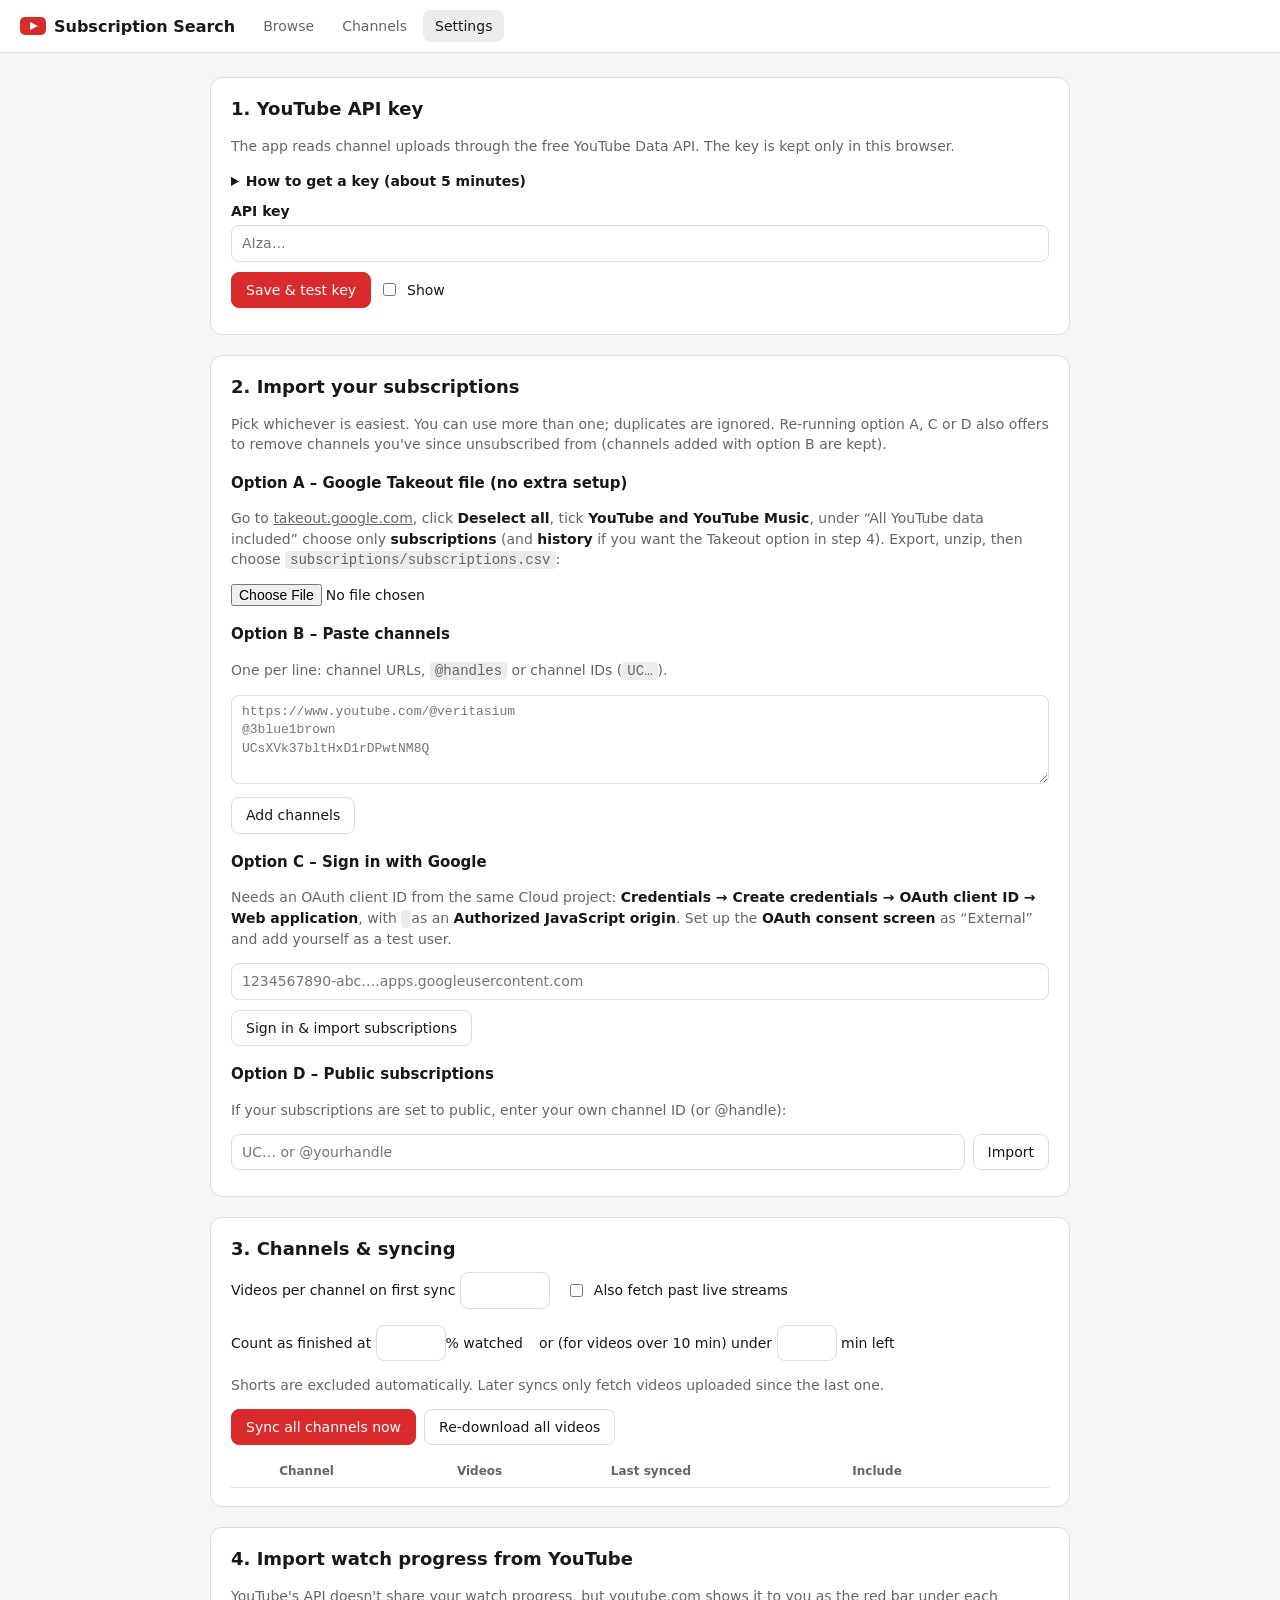
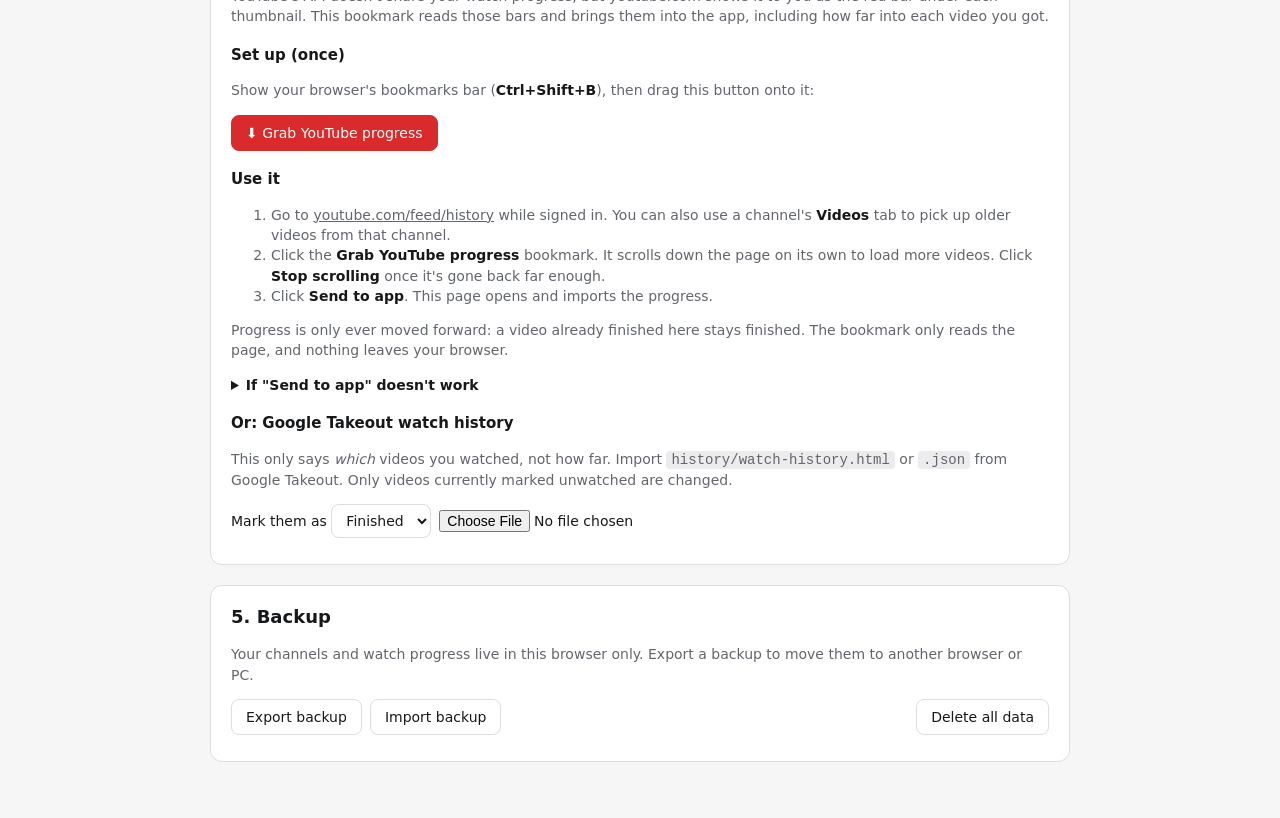
==== settings.html @ 5f5e7b53 "Offer to remove unsubscribed channels when re-importing subscriptions Importing subscriptions only e" ====
<!doctype html>
<html lang="en">
<head>
  <meta charset="utf-8">
  <meta name="viewport" content="width=device-width, initial-scale=1">
  <title>Settings – Subscription Search</title>
  <link rel="stylesheet" href="css/style.css">
</head>
<body>
  <header class="topbar">
    <a class="brand" href="index.html"><span class="logo"></span>Subscription Search</a>
    <nav>
      <a href="index.html">Browse</a>
      <a href="channels.html">Channels</a>
      <a href="settings.html" class="active">Settings</a>
    </nav>
  </header>

  <main class="page">
    <section class="panel">
      <h2>1. YouTube API key</h2>
      <p>The app reads channel uploads through the free YouTube Data API. The key is kept only in this browser.</p>
      <details>
        <summary>How to get a key (about 5 minutes)</summary>
        <ol>
          <li>Open <a href="https://console.cloud.google.com/projectcreate" target="_blank" rel="noopener">Google Cloud Console</a> and create a project (any name).</li>
          <li>Enable the <a href="https://console.cloud.google.com/apis/library/youtube.googleapis.com" target="_blank" rel="noopener">YouTube Data API v3</a> for that project.</li>
          <li>Go to <a href="https://console.cloud.google.com/apis/credentials" target="_blank" rel="noopener">Credentials</a> → <strong>Create credentials</strong> → <strong>API key</strong>.</li>
          <li>Recommended: edit the key → <strong>API restrictions</strong> → restrict it to <strong>YouTube Data API v3</strong>.</li>
          <li>Paste it below. The free quota (10,000 units a day) is plenty: a sync costs about 2–3 units per channel.</li>
        </ol>
      </details>
      <div class="field">
        <label for="apiKey"><strong>API key</strong></label>
        <input type="password" id="apiKey" placeholder="AIza…" autocomplete="off">
      </div>
      <div class="row">
        <button class="btn primary" id="saveKey">Save &amp; test key</button>
        <label class="check"><input type="checkbox" id="showKey"> Show</label>
      </div>
      <div class="msg" id="keyMsg"></div>
    </section>

    <section class="panel">
      <h2>2. Import your subscriptions</h2>
      <p>Pick whichever is easiest. You can use more than one; duplicates are ignored. Re-running option A, C or D also offers to remove channels you've since unsubscribed from (channels added with option B are kept).</p>

      <h3>Option A – Google Takeout file (no extra setup)</h3>
      <p>Go to <a href="https://takeout.google.com/" target="_blank" rel="noopener">takeout.google.com</a>, click <strong>Deselect all</strong>, tick <strong>YouTube and YouTube Music</strong>, under “All YouTube data included” choose only <strong>subscriptions</strong> (and <strong>history</strong> if you want the Takeout option in step 4). Export, unzip, then choose <code>subscriptions/subscriptions.csv</code>:</p>
      <input type="file" id="csvFile" accept=".csv,text/csv">

      <h3>Option B – Paste channels</h3>
      <p>One per line: channel URLs, <code>@handles</code> or channel IDs (<code>UC…</code>).</p>
      <textarea id="paste" rows="4" placeholder="https://www.youtube.com/@veritasium&#10;@3blue1brown&#10;UCsXVk37bltHxD1rDPwtNM8Q"></textarea>
      <div class="row" style="margin-top:8px"><button class="btn" id="pasteBtn">Add channels</button></div>

      <h3>Option C – Sign in with Google</h3>
      <p>Needs an OAuth client ID from the same Cloud project: <strong>Credentials → Create credentials → OAuth client ID → Web application</strong>, with <code id="originHint"></code> as an <strong>Authorized JavaScript origin</strong>. Set up the <strong>OAuth consent screen</strong> as “External” and add yourself as a test user.</p>
      <div class="field">
        <input type="text" id="clientId" placeholder="1234567890-abc….apps.googleusercontent.com">
      </div>
      <button class="btn" id="oauthBtn">Sign in &amp; import subscriptions</button>

      <h3>Option D – Public subscriptions</h3>
      <p>If your subscriptions are set to public, enter your own channel ID (or @handle):</p>
      <div class="row">
        <input type="text" id="myChannel" placeholder="UC… or @yourhandle" style="flex:1">
        <button class="btn" id="publicBtn">Import</button>
      </div>

      <div class="msg" id="importMsg"></div>
    </section>

    <section class="panel">
      <h2>3. Channels &amp; syncing</h2>
      <div class="row" style="flex-wrap:wrap; gap:16px; margin:10px 0">
        <label>Videos per channel on first sync <input type="number" id="maxPerChannel" min="10" max="5000" step="10" style="width:90px"></label>
        <label class="check"><input type="checkbox" id="includeLive"> Also fetch past live streams</label>
        <label>Count as finished at <input type="number" id="finishThreshold" min="50" max="100" style="width:70px">% watched</label>
        <label>or (for videos over 10 min) under <input type="number" id="finishRemaining" min="0" max="60" style="width:60px"> min left</label>
      </div>
      <p>Shorts are excluded automatically. Later syncs only fetch videos uploaded since the last one.</p>
      <div class="row" style="margin:12px 0">
        <button class="btn primary" id="syncAllBtn">Sync all channels now</button>
        <button class="btn" id="refetchBtn" title="Delete stored videos (keeps watch progress) and download again">Re-download all videos</button>
      </div>
      <div class="msg" id="syncMsg"></div>
      <table>
        <thead><tr><th></th><th>Channel</th><th>Videos</th><th>Last synced</th><th>Include</th><th></th></tr></thead>
        <tbody id="channelRows"></tbody>
      </table>
    </section>

    <section class="panel" id="progressPanel">
      <h2>4. Import watch progress from YouTube</h2>
      <p>YouTube's API doesn't share your watch progress, but youtube.com shows it to you as the red bar under each thumbnail. This bookmark reads those bars and brings them into the app, including how far into each video you got.</p>

      <h3>Set up (once)</h3>
      <p>Show your browser's bookmarks bar (<strong>Ctrl+Shift+B</strong>), then drag this button onto it:</p>
      <p><a class="btn primary" id="bookmarklet" href="#" title="Drag me to your bookmarks bar">⬇ Grab YouTube progress</a></p>

      <h3>Use it</h3>
      <ol>
        <li>Go to <a href="https://www.youtube.com/feed/history" target="_blank" rel="noopener">youtube.com/feed/history</a> while signed in. You can also use a channel's <strong>Videos</strong> tab to pick up older videos from that channel.</li>
        <li>Click the <strong>Grab YouTube progress</strong> bookmark. It scrolls down the page on its own to load more videos. Click <strong>Stop scrolling</strong> once it's gone back far enough.</li>
        <li>Click <strong>Send to app</strong>. This page opens and imports the progress.</li>
      </ol>
      <p>Progress is only ever moved forward: a video already finished here stays finished. The bookmark only reads the page, and nothing leaves your browser.</p>
      <details>
        <summary>If "Send to app" doesn't work</summary>
        <p>Click <strong>Copy</strong> in the bookmark's box instead, then paste here:</p>
        <textarea id="progressPaste" rows="3" placeholder='{"v":1,"items":[…]}'></textarea>
        <div class="row" style="margin-top:8px"><button class="btn" id="progressPasteBtn">Import pasted progress</button></div>
      </details>
      <div class="msg" id="progressMsg"></div>

      <h3>Or: Google Takeout watch history</h3>
      <p>This only says <em>which</em> videos you watched, not how far. Import <code>history/watch-history.html</code> or <code>.json</code> from Google Takeout. Only videos currently marked unwatched are changed.</p>
      <div class="row">
        <label>Mark them as
          <select id="historyStatus">
            <option value="finished">Finished</option>
            <option value="started">Started</option>
          </select>
        </label>
        <input type="file" id="historyFile" accept=".json,.html,application/json,text/html">
      </div>
      <div class="msg" id="historyMsg"></div>
    </section>

    <section class="panel">
      <h2>5. Backup</h2>
      <p>Your channels and watch progress live in this browser only. Export a backup to move them to another browser or PC.</p>
      <div class="row" style="flex-wrap:wrap">
        <button class="btn" id="exportBtn">Export backup</button>
        <label class="btn">Import backup <input type="file" id="importFile" accept=".json" hidden></label>
        <span style="flex:1"></span>
        <button class="btn" id="wipeBtn">Delete all data</button>
      </div>
      <div class="msg" id="backupMsg"></div>
    </section>
  </main>

  <script type="module" src="js/settings.js"></script>
</body>
</html>
---- css/style.css ----
:root {
  --bg: #f6f6f7;
  --panel: #ffffff;
  --text: #17181a;
  --muted: #62656b;
  --border: #dcdde0;
  --accent: #d92b2b;
  --accent-text: #ffffff;
  --started: #e3a008;
  --finished: #1f9d55;
  --chip: #ececee;
  --yt-track: #909090;
  --link: #065fd4;
  --shadow: 0 1px 2px rgba(0, 0, 0, 0.06);
  color-scheme: light;
}
@media (prefers-color-scheme: dark) {
  :root {
    --bg: #0f0f10;
    --panel: #1b1b1d;
    --text: #ececee;
    --muted: #9a9ca2;
    --border: #2f3034;
    --accent: #ff4e45;
    --chip: #2a2b2e;
    --yt-track: #717171;
    --link: #3ea6ff;
    --shadow: none;
    color-scheme: dark;
  }
}

* { box-sizing: border-box; }
[hidden] { display: none !important; }
body {
  margin: 0;
  background: var(--bg);
  color: var(--text);
  font: 14px/1.45 system-ui, -apple-system, "Segoe UI", Roboto, sans-serif;
}
a { color: inherit; }
button, input, select {
  font: inherit;
  color: inherit;
}

/* Header */
.topbar {
  position: sticky; top: 0; z-index: 10;
  display: flex; align-items: center; gap: 16px;
  padding: 10px 20px;
  background: var(--panel);
  border-bottom: 1px solid var(--border);
}
.brand { font-weight: 700; font-size: 16px; text-decoration: none; display: flex; align-items: center; gap: 8px; }
.brand .logo { width: 26px; height: 18px; border-radius: 5px; background: var(--accent); position: relative; }
.brand .logo::after {
  content: ""; position: absolute; left: 10px; top: 4.5px;
  border-left: 8px solid #fff; border-top: 4.5px solid transparent; border-bottom: 4.5px solid transparent;
}
.topbar nav { display: flex; gap: 4px; }
.topbar nav a { text-decoration: none; padding: 6px 12px; border-radius: 8px; color: var(--muted); }
.topbar nav a.active, .topbar nav a:hover { background: var(--chip); color: var(--text); }
.topbar .spacer { flex: 1; }
.sync-status { color: var(--muted); font-size: 13px; }
.app-version { margin-left: auto; color: var(--muted); font-size: 12px; white-space: nowrap; font-variant-numeric: tabular-nums; }

/* Buttons & inputs */
.btn {
  border: 1px solid var(--border); background: var(--panel);
  padding: 7px 14px; border-radius: 8px; cursor: pointer; text-decoration: none; display: inline-block;
}
.btn:hover { background: var(--chip); }
.btn.primary { background: var(--accent); color: var(--accent-text); border-color: var(--accent); }
.btn.primary:hover { filter: brightness(1.08); }
.btn:disabled { opacity: 0.55; cursor: default; }
.btn.small { padding: 3px 9px; font-size: 12px; }
input[type=text], input[type=search], input[type=number], input[type=password], select, textarea {
  background: var(--panel); border: 1px solid var(--border); border-radius: 8px; padding: 7px 10px;
}
textarea { width: 100%; font: 13px/1.4 ui-monospace, Consolas, monospace; color: var(--text); }

/* Browse layout */
.layout { display: grid; grid-template-columns: 260px 1fr; gap: 20px; padding: 20px; max-width: 1800px; margin: 0 auto; }
.filters {
  position: sticky; top: 72px; align-self: start;
  background: var(--panel); border: 1px solid var(--border); border-radius: 12px; padding: 16px;
  display: flex; flex-direction: column; gap: 16px;
  max-height: calc(100vh - 92px); overflow: auto;
}
.filters h3 { margin: 0 0 6px; font-size: 12px; text-transform: uppercase; letter-spacing: 0.05em; color: var(--muted); }
.filters input[type=search], .filters select { width: 100%; }
.row { display: flex; gap: 8px; align-items: center; }
.row input[type=number] { width: 100%; }
.chips { display: flex; flex-wrap: wrap; gap: 6px; }
.chip { display: inline-flex; align-items: center; gap: 6px; padding: 4px 10px; border-radius: 999px; background: var(--chip); cursor: pointer; user-select: none; border: 1px solid transparent; }
.chip input { display: none; }
.chip:has(input:checked) { background: var(--text); color: var(--bg); }
.check { display: flex; gap: 8px; align-items: center; cursor: pointer; }
.dot { width: 8px; height: 8px; border-radius: 50%; display: inline-block; }
.dot.unwatched { background: var(--muted); }
.dot.started { background: var(--started); }
.dot.finished { background: var(--finished); }

.results-head { display: flex; align-items: center; gap: 12px; margin-bottom: 14px; flex-wrap: wrap; }
.results-head .count { color: var(--muted); }
/* The channel banner (with its Sync / Show all buttons) and the count/sort row
   stay pinned under the top bar while scrolling through the videos. */
@media (min-width: 801px) {
  .results-top { position: sticky; top: var(--topbar-h, 57px); z-index: 5; background: var(--bg); margin-top: -20px; padding: 20px 0 14px; }
  .results-top .results-head { margin-bottom: 0; }
}
.grid { display: grid; grid-template-columns: repeat(auto-fill, minmax(260px, 1fr)); gap: 18px; }

/* Video card */
.card { background: var(--panel); border: 1px solid var(--border); border-radius: 12px; overflow: hidden; box-shadow: var(--shadow); display: flex; flex-direction: column; }
.thumb { position: relative; display: block; aspect-ratio: 16 / 9; background: var(--chip); }
.thumb img { width: 100%; height: 100%; object-fit: cover; display: block; }
.card.finished .thumb img { opacity: 0.35; filter: grayscale(0.8); }
/* Fade the rest of a watched card too, but restore it on hover so it's still easy to read and act on. */
.card.finished .body { opacity: 0.55; transition: opacity 0.15s; }
.card.finished:hover .body { opacity: 1; }
.badge { position: absolute; right: 6px; bottom: 8px; background: rgba(0, 0, 0, 0.6); color: #fff; font-size: 12px; font-weight: 600; padding: 1px 4px; border-radius: 4px; }
.badge.left { left: 6px; right: auto; top: 6px; bottom: auto; }
.badge.finished { background: var(--finished); }
.badge.started { background: var(--started); color: #111; }
/* Bottom row of the thumbnail, matching youtube.com: a rounded progress bar
   that runs up to the duration badge. */
.thumb-bottom { position: absolute; left: 0; right: 0; bottom: 0; display: flex; align-items: flex-end; justify-content: flex-end; }
.thumb-bottom .badge { position: static; margin: 0 8px 8px 0; }
.bar { flex: 1; height: 4px; margin: 0 4px 12px 8px; border-radius: 2px; background: var(--yt-track); overflow: hidden; display: flex; }
.bar > div { background: linear-gradient(90deg, #f03 80%, #ff2791); }
.card .body { padding: 10px 12px 12px; display: flex; flex-direction: column; gap: 4px; flex: 1; }
.card .title { font-weight: 600; text-decoration: none; display: -webkit-box; -webkit-line-clamp: 2; -webkit-box-orient: vertical; overflow: hidden; }
.card .title:hover { text-decoration: underline; }
.card .meta { color: var(--muted); font-size: 13px; }
.card .meta a { text-decoration: none; }
.card .meta a:hover { text-decoration: underline; }
.card .actions { display: flex; gap: 6px; margin-top: auto; padding-top: 8px; flex-wrap: wrap; }

.empty { padding: 60px 20px; text-align: center; color: var(--muted); background: var(--panel); border: 1px dashed var(--border); border-radius: 12px; }
.more { display: flex; justify-content: center; margin: 24px 0; }

/* Settings */
.page { max-width: 900px; margin: 0 auto; padding: 24px 20px 60px; display: flex; flex-direction: column; gap: 20px; }
.panel { background: var(--panel); border: 1px solid var(--border); border-radius: 12px; padding: 18px 20px; }
.panel h2 { margin: 0 0 4px; font-size: 18px; }
.panel h3 { margin: 18px 0 6px; font-size: 15px; }
.panel p, .panel li { color: var(--muted); }
.panel p strong, .panel li strong { color: var(--text); }
.field { display: flex; flex-direction: column; gap: 4px; margin: 10px 0; }
.field input[type=text], .field input[type=password] { width: 100%; }
.msg { margin-top: 8px; font-size: 13px; white-space: pre-wrap; }
.msg.ok { color: var(--finished); }
.msg.err { color: var(--accent); }
details summary { cursor: pointer; font-weight: 600; }
table { width: 100%; border-collapse: collapse; }
td, th { padding: 6px 8px; border-bottom: 1px solid var(--border); text-align: left; vertical-align: middle; }
th { font-size: 12px; color: var(--muted); font-weight: 600; }
td img { width: 28px; height: 28px; border-radius: 50%; vertical-align: middle; }
code { background: var(--chip); padding: 1px 5px; border-radius: 4px; }

/* Watch */
.watch { max-width: 1200px; margin: 0 auto; padding: 20px; }
.player-wrap { position: relative; aspect-ratio: 16 / 9; background: #000; border-radius: 12px; overflow: hidden; }
.player-wrap > div, .player-wrap iframe { position: absolute; inset: 0; width: 100%; height: 100%; }
.watch h1 { font-size: 20px; margin: 14px 0 4px; }
.watch .meta { color: var(--muted); }
.watch .actions { display: flex; gap: 8px; margin: 12px 0; flex-wrap: wrap; align-items: center; }
.watch .desc { white-space: pre-wrap; overflow-wrap: anywhere; color: var(--muted); background: var(--panel); border: 1px solid var(--border); border-radius: 12px; padding: 12px 14px; }
.watch .desc a { color: var(--link); }

@media (max-width: 800px) {
  .layout { grid-template-columns: 1fr; padding: 12px; }
  .filters { position: static; max-height: none; }
  .topbar { padding: 10px 12px; gap: 10px; flex-wrap: wrap; }
}

/* Channels page */
.channels-page { max-width: 760px; gap: 12px; }
.channels-head { display: flex; gap: 12px; align-items: center; }
.channels-head input { flex: 1; font-size: 15px; padding: 9px 12px; }
.channels-head .count { color: var(--muted); white-space: nowrap; }
.letters {
  position: sticky; top: 57px; z-index: 5;
  display: flex; flex-wrap: wrap; gap: 2px; padding: 6px 0;
  background: var(--bg);
}
.letters a, .letters span { min-width: 24px; text-align: center; padding: 2px 4px; border-radius: 6px; font-weight: 600; text-decoration: none; }
.letters a:hover { background: var(--chip); }
.letters span { color: var(--border); }
.letter-group h2 { margin: 14px 0 6px; font-size: 14px; color: var(--muted); scroll-margin-top: 110px; }
.channel-list { list-style: none; margin: 0; padding: 0; background: var(--panel); border: 1px solid var(--border); border-radius: 12px; overflow: hidden; }
.channel-list li + li { border-top: 1px solid var(--border); }
.channel-row { display: flex; align-items: center; gap: 12px; padding: 10px 14px; text-decoration: none; }
.channel-row:hover { background: var(--chip); }
.channel-row img, .channel-row .avatar { width: 40px; height: 40px; border-radius: 50%; flex: none; background: var(--chip); }
.channel-text { display: flex; flex-direction: column; flex: 1; min-width: 0; }
.channel-text .meta, .channel-row > .meta { color: var(--muted); font-size: 13px; }
.chev { color: var(--muted); font-size: 22px; }

/* Single-channel view on the Browse page */
.channel-banner { display: flex; align-items: center; gap: 14px; flex-wrap: wrap; margin-bottom: 16px; padding: 14px 16px; background: var(--panel); border: 1px solid var(--border); border-radius: 12px; }
.channel-banner img { width: 56px; height: 56px; border-radius: 50%; }
.channel-banner h1 { margin: 0; font-size: 20px; }
.channel-banner .meta { color: var(--muted); font-size: 13px; }
.channel-banner .grow { flex: 1; min-width: 200px; }
.channel-banner .actions { display: flex; gap: 8px; flex-wrap: wrap; }
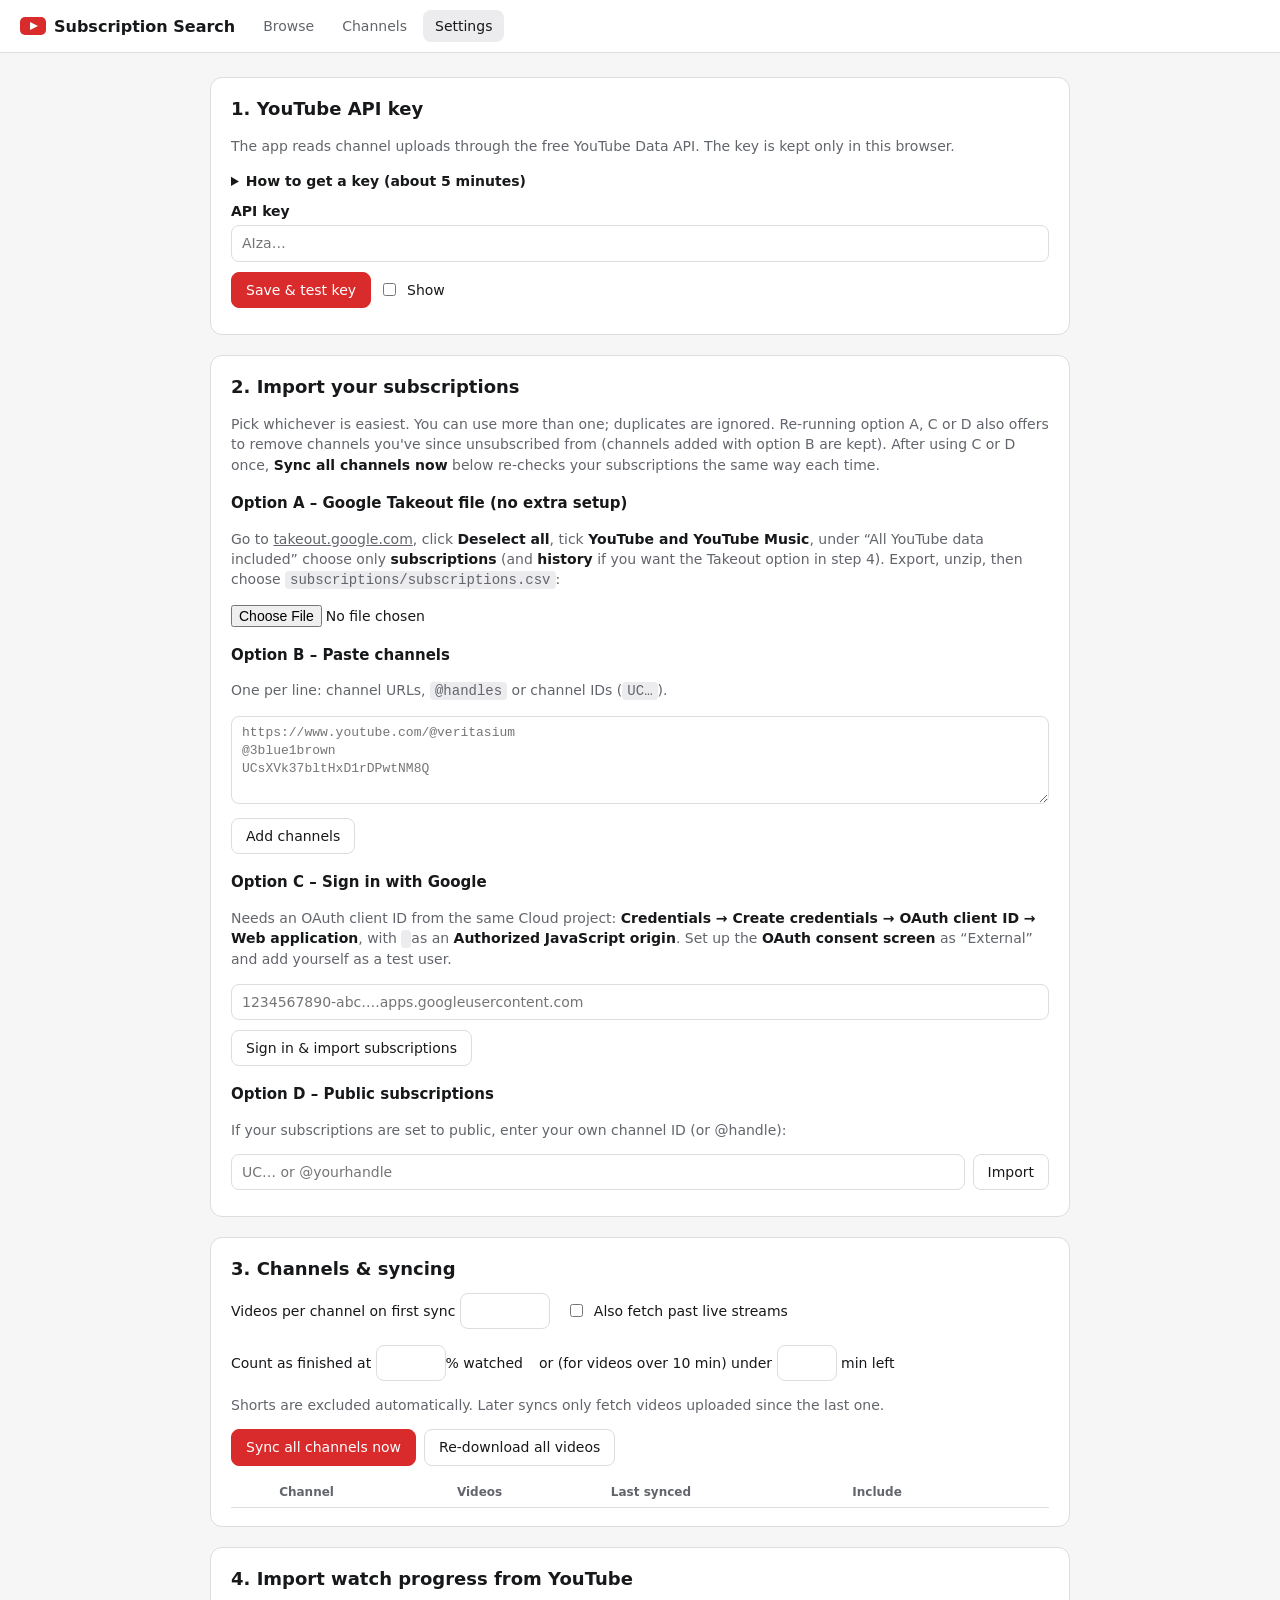
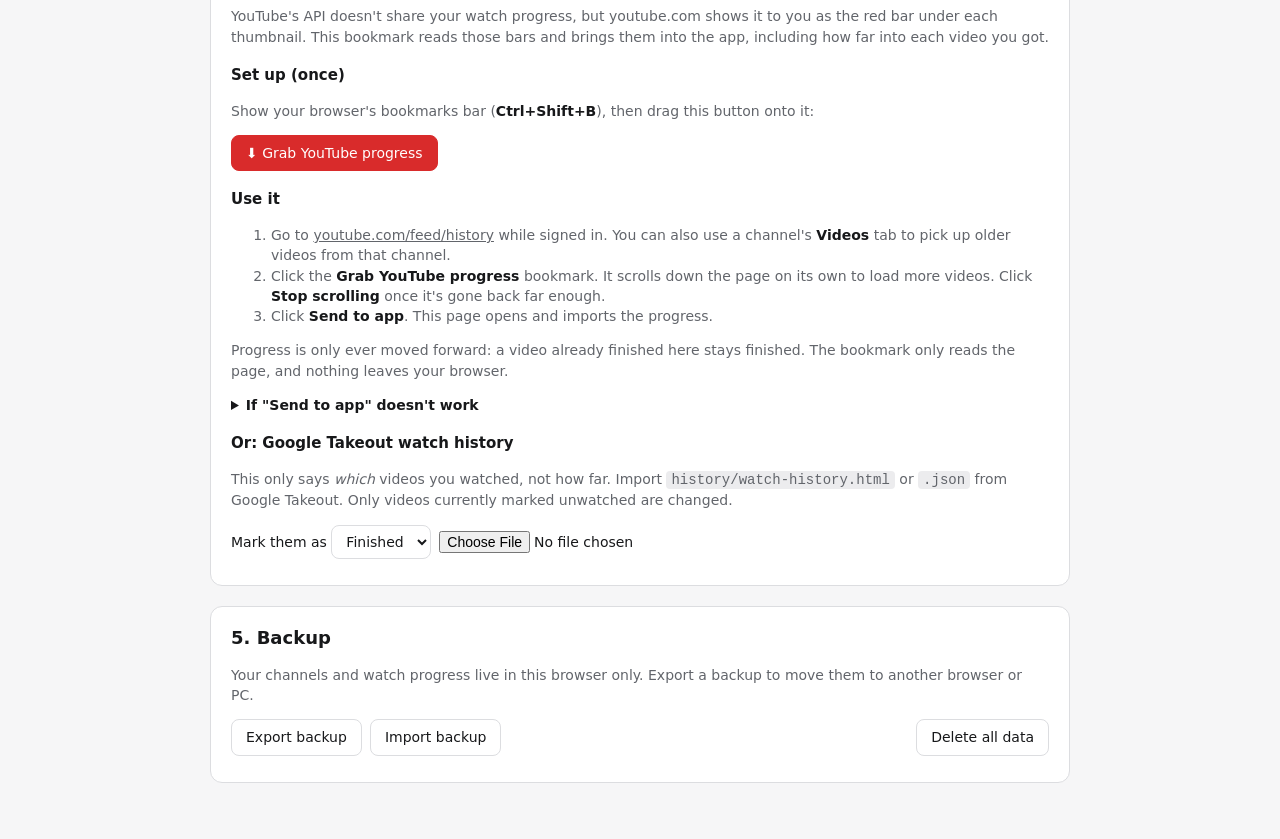
==== commit fc1e5b0d: "Make "Sync all channels now" re-check your subscriptions first Syncing only fetched new videos for t" ====
--- a/settings.html
+++ b/settings.html
@@ -43,7 +43,7 @@
 
     <section class="panel">
       <h2>2. Import your subscriptions</h2>
-      <p>Pick whichever is easiest. You can use more than one; duplicates are ignored. Re-running option A, C or D also offers to remove channels you've since unsubscribed from (channels added with option B are kept).</p>
+      <p>Pick whichever is easiest. You can use more than one; duplicates are ignored. Re-running option A, C or D also offers to remove channels you've since unsubscribed from (channels added with option B are kept). After using C or D once, <strong>Sync all channels now</strong> below re-checks your subscriptions the same way each time.</p>
 
       <h3>Option A – Google Takeout file (no extra setup)</h3>
       <p>Go to <a href="https://takeout.google.com/" target="_blank" rel="noopener">takeout.google.com</a>, click <strong>Deselect all</strong>, tick <strong>YouTube and YouTube Music</strong>, under “All YouTube data included” choose only <strong>subscriptions</strong> (and <strong>history</strong> if you want the Takeout option in step 4). Export, unzip, then choose <code>subscriptions/subscriptions.csv</code>:</p>
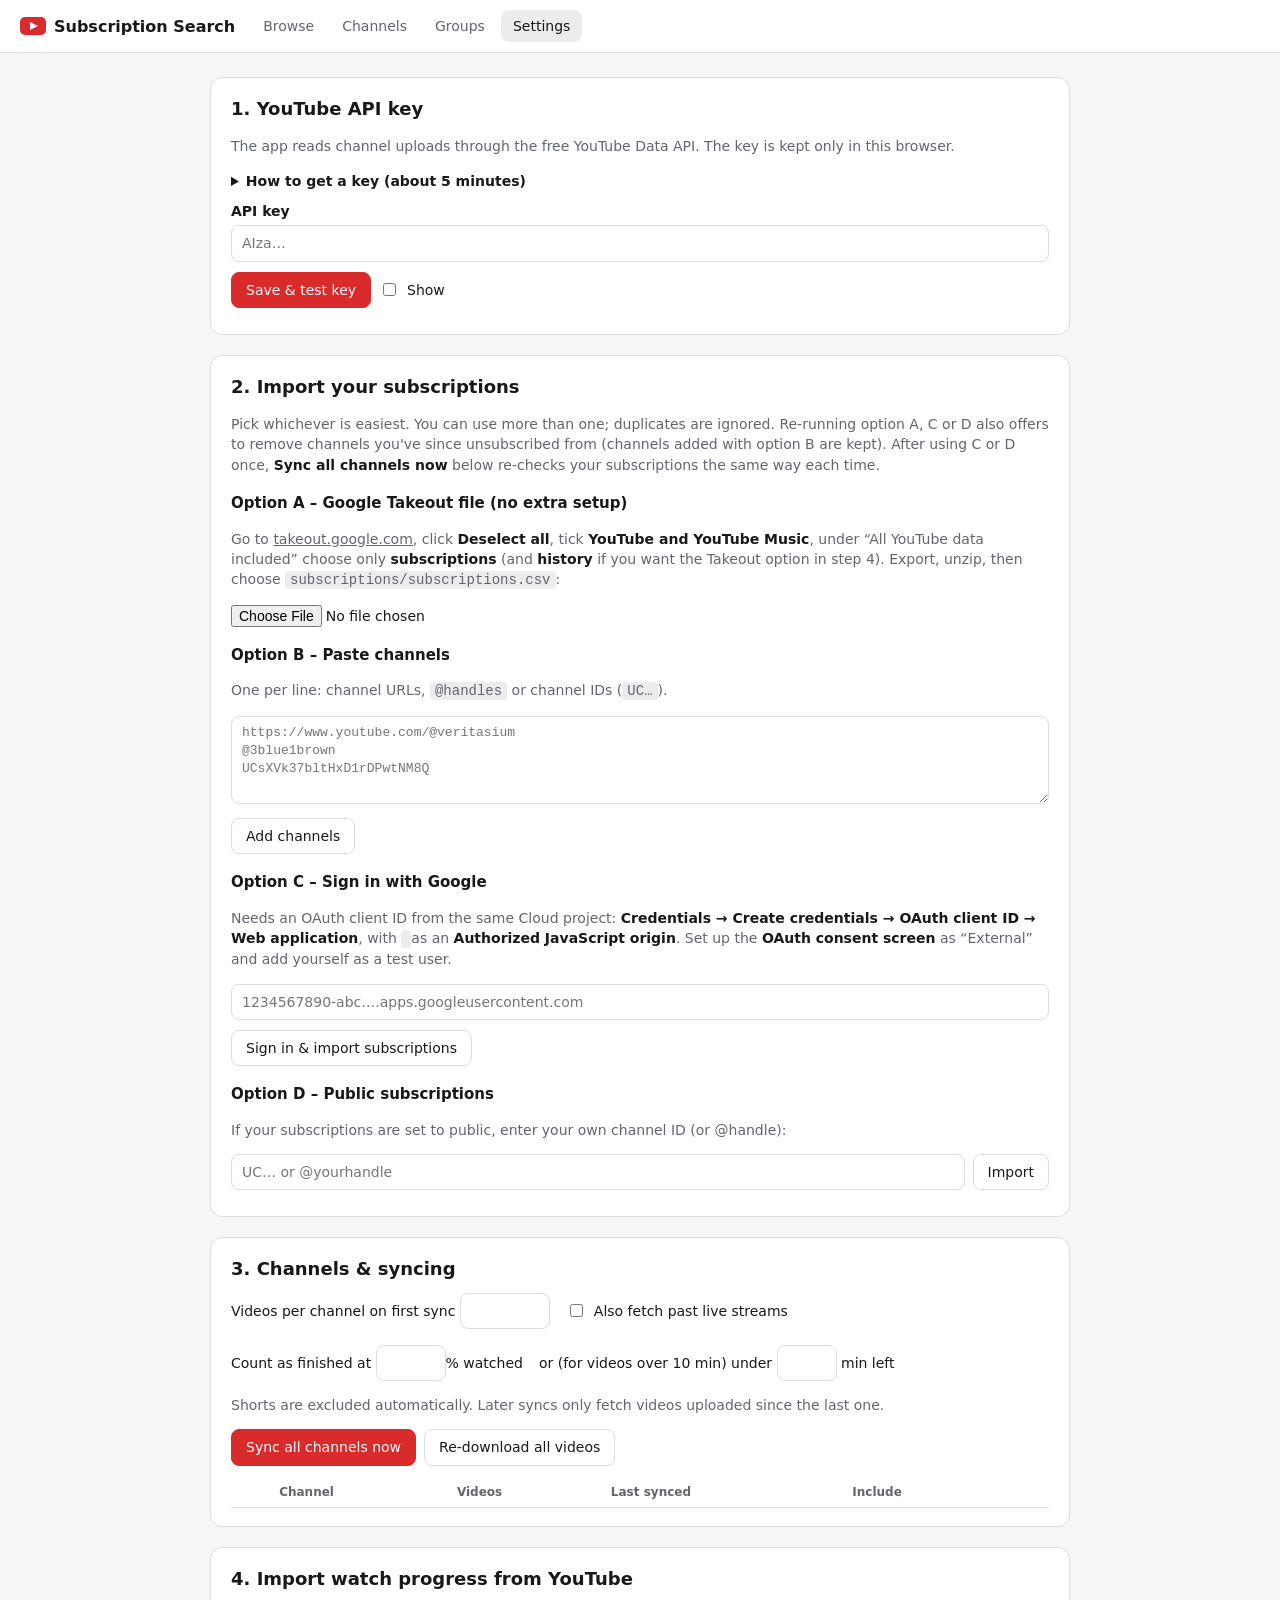
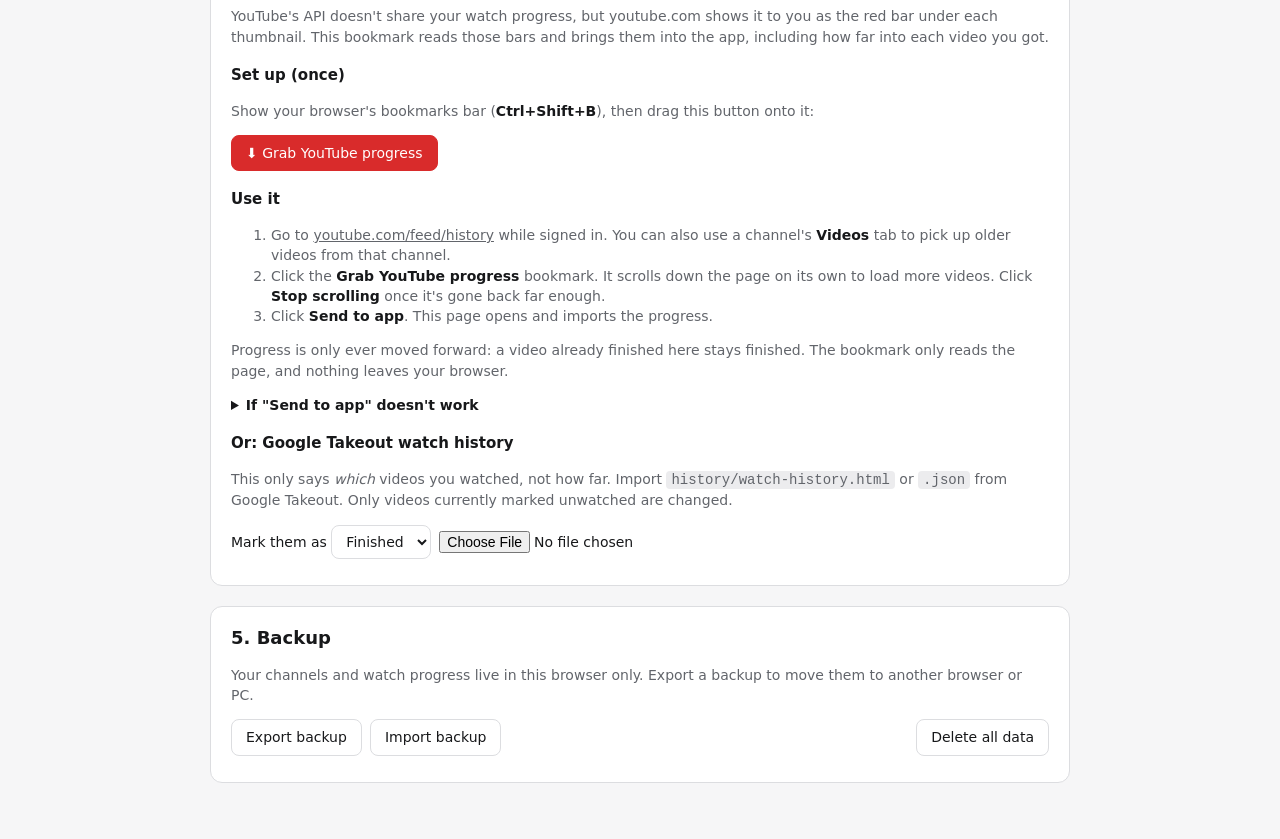
==== commit 2510a8b7: "Add a Groups page that groups channels by content Every "sync all" now re-reads each channel's YouTu" ====
--- a/settings.html
+++ b/settings.html
@@ -12,6 +12,7 @@
     <nav>
       <a href="index.html">Browse</a>
       <a href="channels.html">Channels</a>
+      <a href="groups.html">Groups</a>
       <a href="settings.html" class="active">Settings</a>
     </nav>
   </header>
--- a/css/style.css
+++ b/css/style.css
@@ -109,7 +109,27 @@
 @media (min-width: 801px) {
   .results-top { position: sticky; top: var(--topbar-h, 57px); z-index: 5; background: var(--bg); margin-top: -20px; padding: 20px 0 14px; }
   .results-top .results-head { margin-bottom: 0; }
-}
+  /* Group view: the channel list sits between the two and scrolls away. */
+  .results-top.split { display: contents; }
+  .results-top.split .channel-banner { position: sticky; top: calc(var(--topbar-h, 57px) + 20px); z-index: 6; }
+  .results-top.split .channel-banner::before { content: ''; position: absolute; left: -2px; right: -2px; bottom: 100%; height: 22px; background: var(--bg); }
+  .results-top.split .results-head { position: sticky; top: calc(var(--topbar-h, 57px) + 20px + var(--banner-h, 80px)); z-index: 5; background: var(--bg); padding: 14px 0; margin-bottom: 0; }
+}
+.group-channels { display: flex; flex-wrap: wrap; gap: 8px; margin-bottom: 16px; }
+.group-channel { display: inline-flex; align-items: center; gap: 8px; padding: 4px 12px 4px 4px; border: 1px solid var(--border); border-radius: 999px; background: var(--panel); text-decoration: none; font-size: 13px; }
+.group-channel:hover { background: var(--chip); }
+.group-channel img, .group-channel .avatar { width: 26px; height: 26px; border-radius: 50%; background: var(--chip); }
+
+/* Groups page */
+.groups-page { max-width: 1100px; }
+.group-cards { display: grid; grid-template-columns: repeat(auto-fill, minmax(300px, 1fr)); gap: 14px; }
+.group-card { display: flex; flex-direction: column; gap: 8px; padding: 14px 16px; background: var(--panel); border: 1px solid var(--border); border-radius: 12px; text-decoration: none; box-shadow: var(--shadow); }
+.group-card:hover { border-color: var(--muted); }
+.group-card h2 { margin: 0; font-size: 17px; }
+.group-card .meta { color: var(--muted); font-size: 13px; }
+.group-card .avatars { display: flex; flex-wrap: wrap; gap: 4px; }
+.group-card .avatars img, .group-card .avatars .avatar { width: 28px; height: 28px; border-radius: 50%; background: var(--chip); }
+.group-card .names { color: var(--muted); font-size: 13px; display: -webkit-box; -webkit-line-clamp: 2; -webkit-box-orient: vertical; overflow: hidden; }
 .grid { display: grid; grid-template-columns: repeat(auto-fill, minmax(260px, 1fr)); gap: 18px; }
 
 /* Video card */
